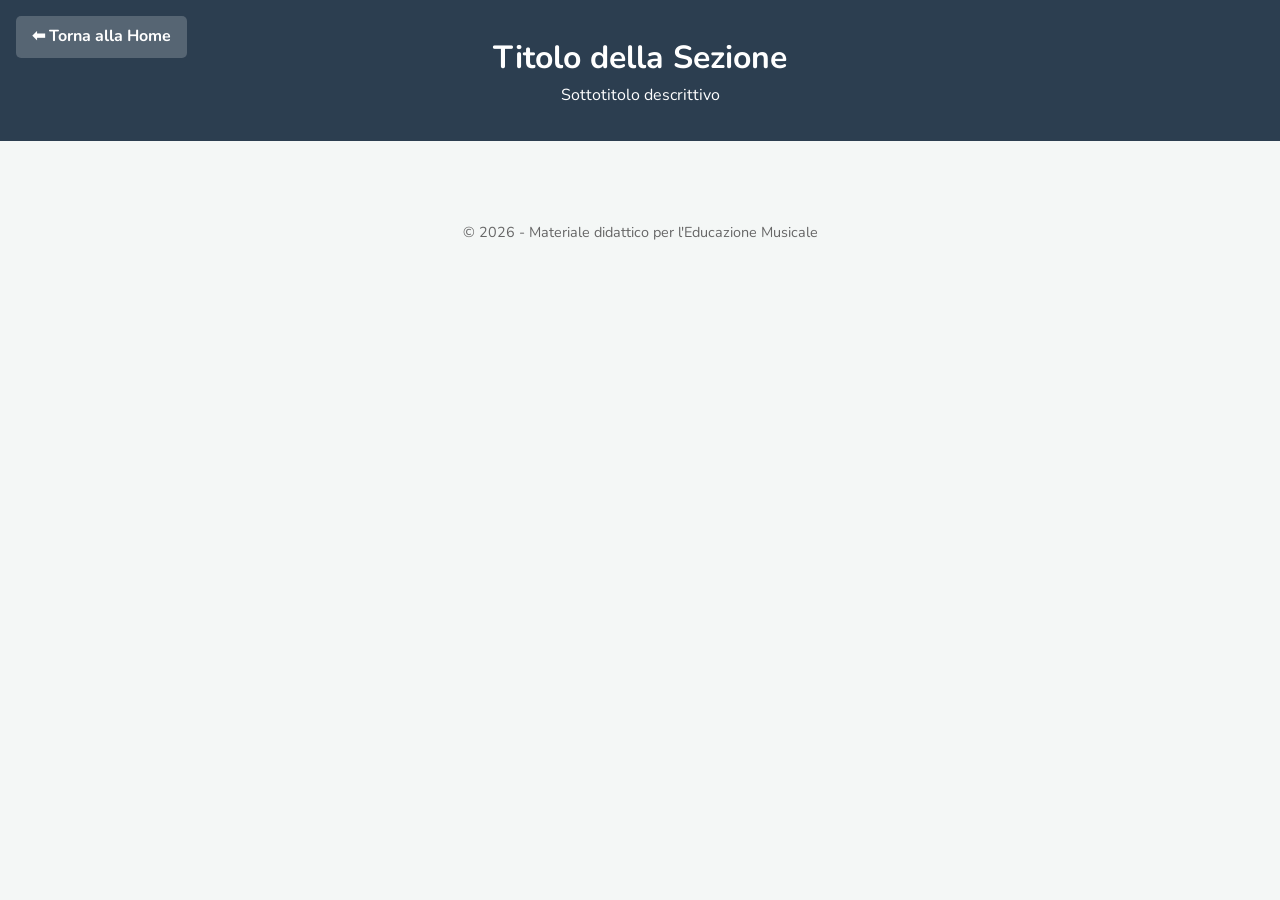
==== sezioni/storia.html @ d6e2bc4f "Add files via upload" ====
<!DOCTYPE html>
<html lang="it">
<head>
    <meta charset="UTF-8">
    <meta name="viewport" content="width=device-width, initial-scale=1.0">
    <title>Titolo Pagina | Il Sito del Prof</title>
    <!-- NOTA IL ../ PER PUNTARE ALLA CARTELLA PRINCIPALE -->
    <link href="https://fonts.googleapis.com/css2?family=Nunito:wght@400;700;900&display=swap" rel="stylesheet">
    <link rel="stylesheet" href="../css/style.css">
</head>
<body>

    <header class="page-header">
        <a href="../index.html" class="btn-back">⬅ Torna alla Home</a>
        <h1>Titolo della Sezione</h1>
        <p>Sottotitolo descrittivo</p>
    </header>

    <main class="container">
        <!-- QUI INSERIRAI IL CONTENUTO SPECIFICO DELLA PAGINA -->
    </main>

    <footer>
        <p>&copy; 2026 - Materiale didattico per l'Educazione Musicale</p>
    </footer>

</body>
</html>
---- css/style.css ----
/* Variabili CSS per gestire facilmente i colori */
:root {
    --bg-color: #f4f7f6;
    --text-color: #333;
    --primary-color: #2c3e50;
    --card-bg: #ffffff;
    --hover-transform: translateY(-5px);
}

* {
    box-sizing: border-box;
    margin: 0;
    padding: 0;
}

body {
    font-family: 'Nunito', sans-serif;
    background-color: var(--bg-color);
    color: var(--text-color);
    line-height: 1.6;
}

/* Header */
.main-header {
    background-color: var(--primary-color);
    color: white;
    text-align: center;
    padding: 3rem 1rem;
    box-shadow: 0 4px 6px rgba(0,0,0,0.1);
}

.main-header h1 {
    font-size: 2.5rem;
    margin-bottom: 0.5rem;
}

.main-header p {
    font-size: 1.2rem;
    opacity: 0.9;
}

/* Container principale */
.container {
    max-width: 1200px;
    margin: 3rem auto;
    padding: 0 2rem;
}

/* Grid delle Card */
.card-grid {
    display: grid;
    /* Adatta il numero di colonne in base allo schermo: */
    grid-template-columns: repeat(auto-fit, minmax(280px, 1fr));
    gap: 2rem;
}

/* Stile delle Card */
.card {
    background-color: var(--card-bg);
    border-radius: 15px;
    padding: 2rem;
    text-align: center;
    text-decoration: none;
    color: var(--text-color);
    box-shadow: 0 5px 15px rgba(0,0,0,0.05);
    transition: all 0.3s ease;
    border-bottom: 5px solid transparent;
}

.card:hover {
    transform: var(--hover-transform);
    box-shadow: 0 10px 25px rgba(0,0,0,0.1);
}

/* Colori specifici per ogni sezione al passaggio del mouse */
.card-teoria:hover { border-bottom-color: #e74c3c; }
.card-strumento:hover { border-bottom-color: #3498db; }
.card-insieme:hover { border-bottom-color: #f1c40f; }
.card-tecnologie:hover { border-bottom-color: #9b59b6; }
.card-storia:hover { border-bottom-color: #2ecc71; }

.card-icon {
    font-size: 4rem;
    margin-bottom: 1rem;
}

.card h2 {
    font-size: 1.5rem;
    margin-bottom: 0.5rem;
}

/* Footer */
footer {
    text-align: center;
    padding: 2rem;
    margin-top: 2rem;
    font-size: 0.9rem;
    color: #666;
}
/* --- STILI PER LE PAGINE INTERNE --- */
.page-header {
    background-color: var(--primary-color);
    color: white;
    padding: 2rem 1rem;
    text-align: center;
    position: relative;
}

.btn-back {
    position: absolute;
    top: 1rem;
    left: 1rem;
    color: white;
    text-decoration: none;
    font-weight: bold;
    background: rgba(255,255,255,0.2);
    padding: 0.5rem 1rem;
    border-radius: 5px;
    transition: background 0.3s;
}

.btn-back:hover {
    background: rgba(255,255,255,0.4);
}

.module-section {
    background: white;
    padding: 2rem;
    border-radius: 10px;
    margin-bottom: 2rem;
    box-shadow: 0 4px 6px rgba(0,0,0,0.05);
}

.module-section h3 {
    color: var(--primary-color);
    border-bottom: 2px solid #eee;
    padding-bottom: 0.5rem;
    margin-bottom: 1rem;
}

.badge-classe {
    display: inline-block;
    padding: 0.2rem 0.6rem;
    border-radius: 20px;
    font-size: 0.8rem;
    font-weight: bold;
    color: white;
    margin-right: 0.5rem;
}

.bg-prima { background-color: #2ecc71; }
.bg-seconda { background-color: #3498db; }
.bg-terza { background-color: #e74c3c; }
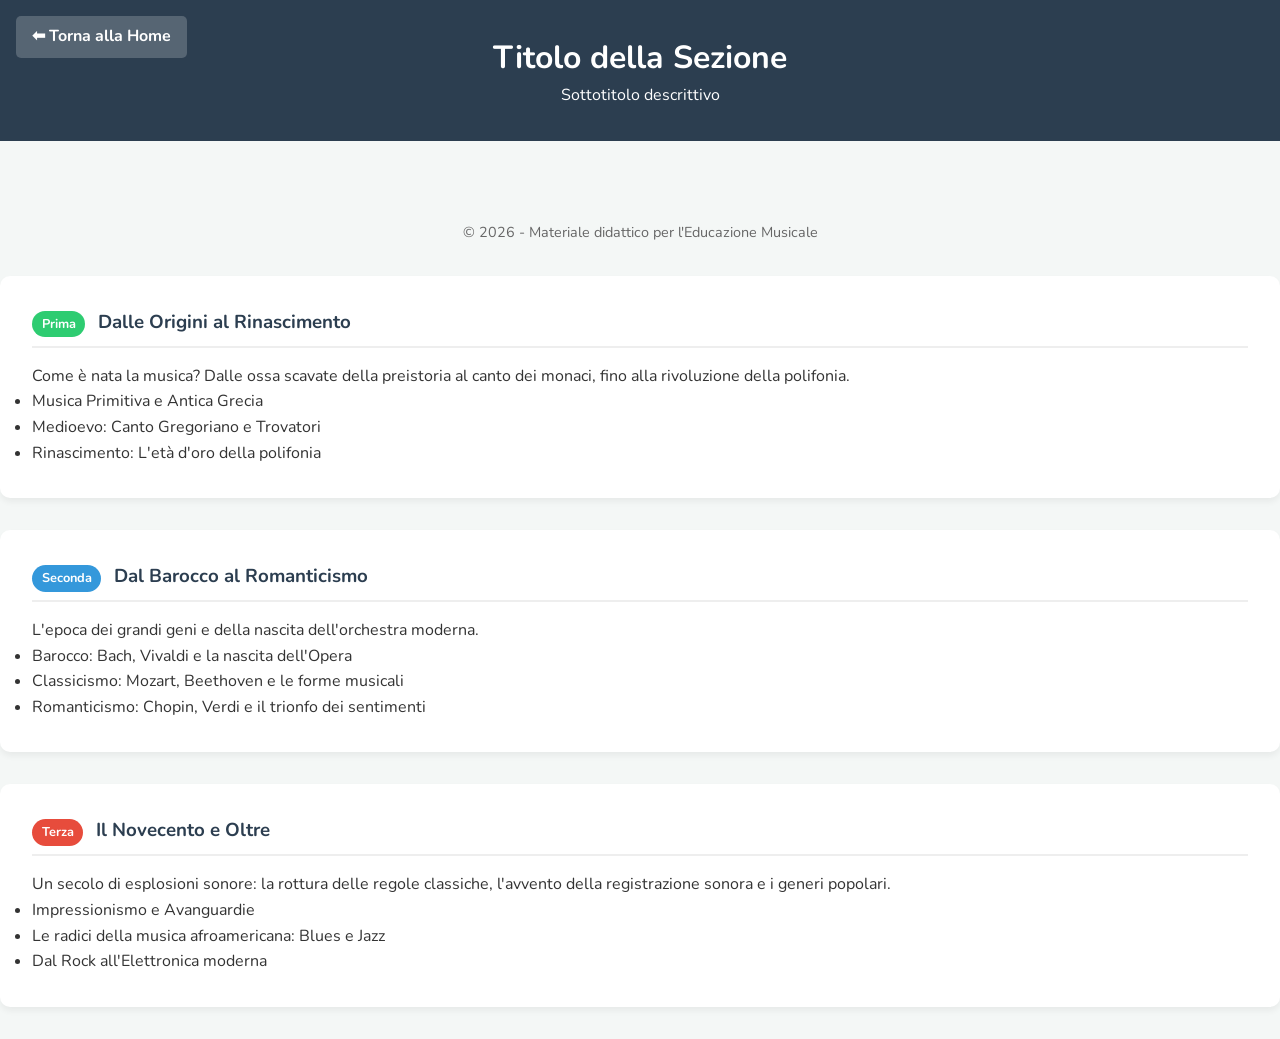
==== commit 1c5e9b4a: "Update storia.html" ====
--- a/sezioni/storia.html
+++ b/sezioni/storia.html
@@ -25,4 +25,33 @@
     </footer>
 
 </body>
-</html>+</html>
+<section class="module-section">
+    <h3><span class="badge-classe bg-prima">Prima</span> Dalle Origini al Rinascimento</h3>
+    <p>Come è nata la musica? Dalle ossa scavate della preistoria al canto dei monaci, fino alla rivoluzione della polifonia.</p>
+    <ul>
+        <li>Musica Primitiva e Antica Grecia</li>
+        <li>Medioevo: Canto Gregoriano e Trovatori</li>
+        <li>Rinascimento: L'età d'oro della polifonia</li>
+    </ul>
+</section>
+
+<section class="module-section">
+    <h3><span class="badge-classe bg-seconda">Seconda</span> Dal Barocco al Romanticismo</h3>
+    <p>L'epoca dei grandi geni e della nascita dell'orchestra moderna.</p>
+    <ul>
+        <li>Barocco: Bach, Vivaldi e la nascita dell'Opera</li>
+        <li>Classicismo: Mozart, Beethoven e le forme musicali</li>
+        <li>Romanticismo: Chopin, Verdi e il trionfo dei sentimenti</li>
+    </ul>
+</section>
+
+<section class="module-section">
+    <h3><span class="badge-classe bg-terza">Terza</span> Il Novecento e Oltre</h3>
+    <p>Un secolo di esplosioni sonore: la rottura delle regole classiche, l'avvento della registrazione sonora e i generi popolari.</p>
+    <ul>
+        <li>Impressionismo e Avanguardie</li>
+        <li>Le radici della musica afroamericana: Blues e Jazz</li>
+        <li>Dal Rock all'Elettronica moderna</li>
+    </ul>
+</section>
